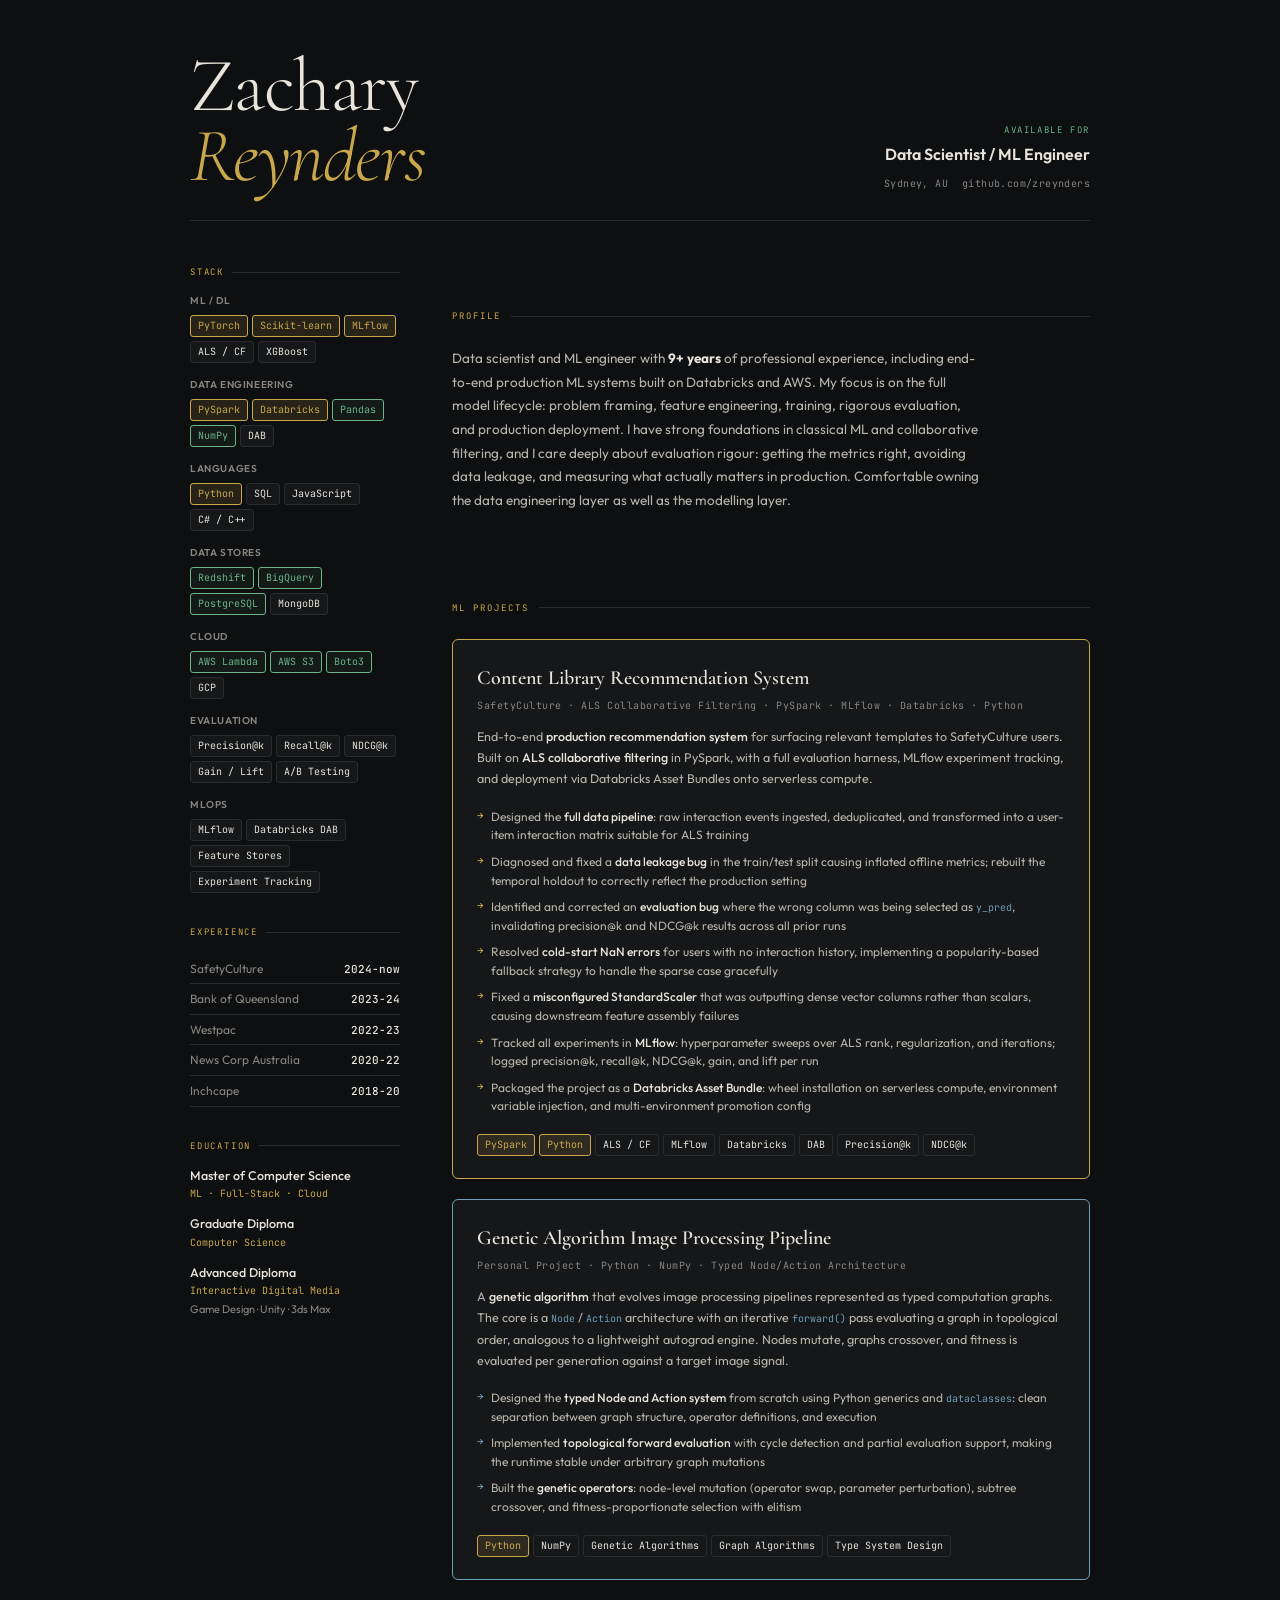
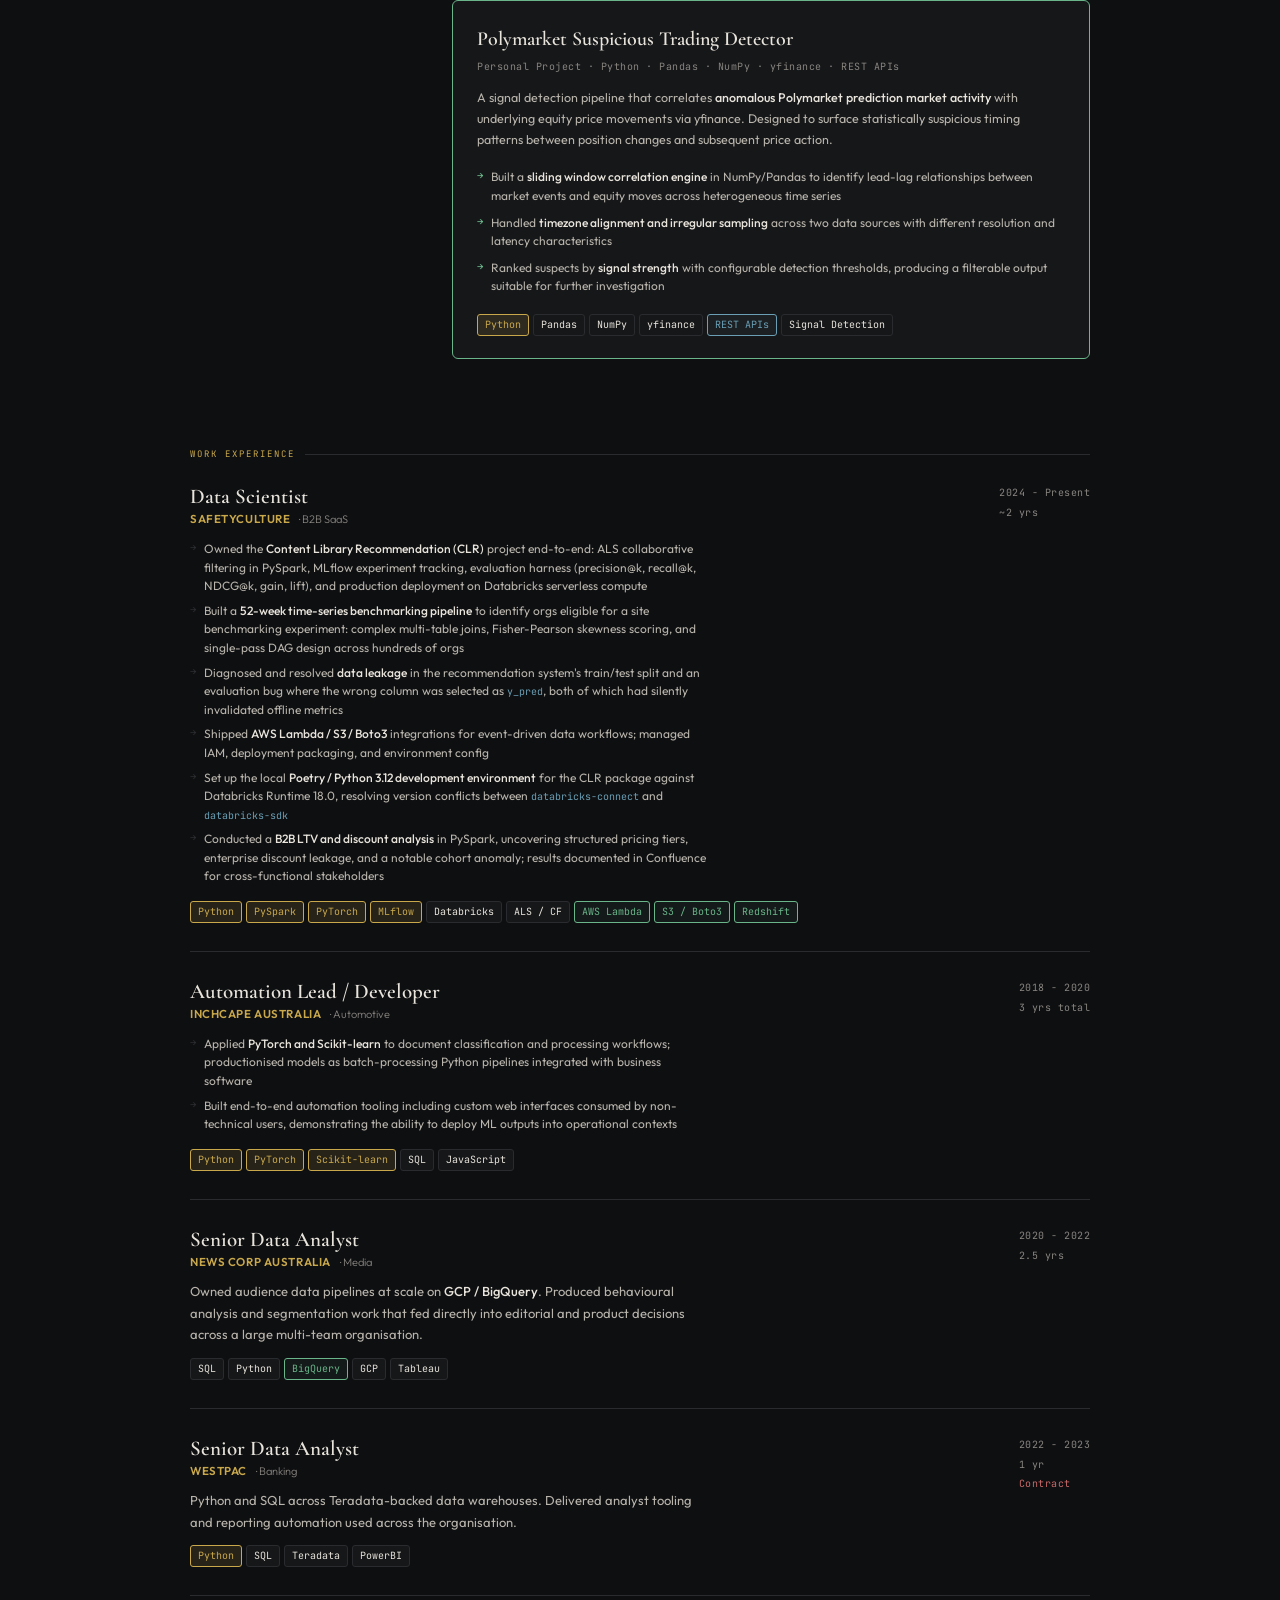
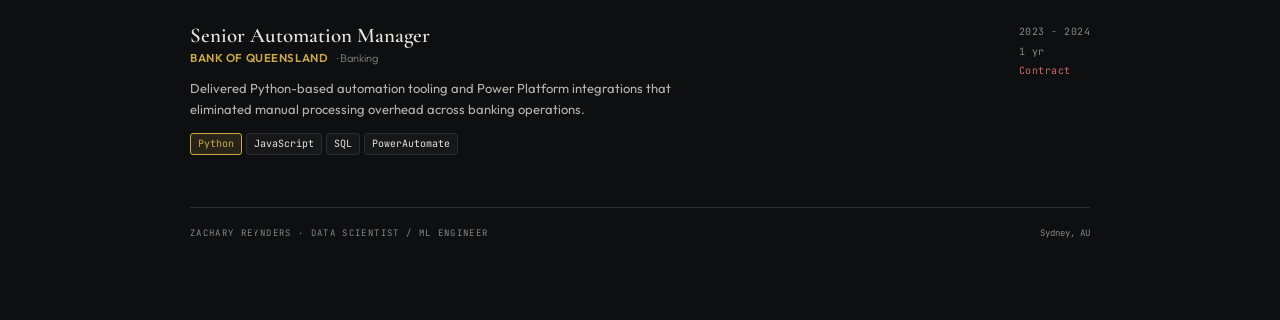
==== html-cv/cv_datascience.html @ cc933e9a "added html cvs" ====
<!DOCTYPE html>
<html lang="en">
<head>
<meta charset="UTF-8">
<meta name="viewport" content="width=device-width, initial-scale=1.0">
<title>Zachary Reynders - Data Scientist / ML Engineer</title>
<link rel="preconnect" href="https://fonts.googleapis.com">
<link rel="preconnect" href="https://fonts.gstatic.com" crossorigin>
<link href="https://fonts.googleapis.com/css2?family=Cormorant+Garamond:ital,wght@0,300;0,400;0,600;1,300;1,400&family=JetBrains+Mono:wght@300;400;500&family=Outfit:wght@300;400;500;600&display=swap" rel="stylesheet">

<style>
  :root {
    --bg: #0e0f11;
    --surface: #161719;
    --border: #2a2b2e;
    --text: #e8e4dc;
    --muted: #888580;
    --accent: #c9a84c;
    --accent-dim: #c9a84c22;
    --accent2: #6a9fb5;
    --accent2-dim: #6a9fb511;
    --red: #c96a6a;
    --green: #6ab58a;
  }

  *, *::before, *::after { box-sizing: border-box; margin: 0; padding: 0; }

  html {
    background: var(--bg);
    color: var(--text);
    font-family: 'Outfit', sans-serif;
    font-size: 14px;
    line-height: 1.6;
    -webkit-print-color-adjust: exact;
    print-color-adjust: exact;
    -webkit-font-smoothing: antialiased;
  }

  a { color: var(--accent); text-decoration: none; }

  .page {
    max-width: 980px;
    margin: 0 auto;
    padding: 52px 40px 80px;
  }

  .header {
    display: grid;
    grid-template-columns: 1fr auto;
    align-items: end;
    border-bottom: 1px solid var(--border);
    padding-bottom: 28px;
    margin-bottom: 44px;
    gap: 24px;
    animation: fadeUp 0.6s ease both;
  }

  .name {
    font-family: 'Cormorant Garamond', serif;
    font-size: clamp(48px, 7vw, 76px);
    font-weight: 300;
    line-height: 0.92;
    letter-spacing: -0.02em;
  }

  .name em { color: var(--accent); font-style: italic; }

  .header-right { text-align: right; }

  .applying-to {
    font-family: 'JetBrains Mono', monospace;
    font-size: 9px;
    letter-spacing: 0.18em;
    text-transform: uppercase;
    color: var(--green);
    display: block;
    margin-bottom: 5px;
  }

  .target-role {
    font-size: 16px;
    font-weight: 600;
    color: var(--text);
    display: block;
  }

  .contact-row {
    display: flex;
    gap: 14px;
    margin-top: 8px;
    justify-content: flex-end;
    flex-wrap: wrap;
  }

  .contact-item {
    font-family: 'JetBrains Mono', monospace;
    font-size: 10px;
    color: var(--muted);
    letter-spacing: 0.04em;
  }

  .contact-item a { color: var(--muted); }
  .contact-item a:hover { color: var(--accent); }

  .body-grid {
    display: grid;
    grid-template-columns: 210px 1fr;
    gap: 52px;
    align-items: start;
  }

  .sidebar { animation: fadeUp 0.6s 0.1s ease both; }
  .sidebar-section { margin-bottom: 32px; }

  .sidebar-heading {
    font-family: 'JetBrains Mono', monospace;
    font-size: 9px;
    letter-spacing: 0.2em;
    text-transform: uppercase;
    color: var(--accent);
    display: flex;
    align-items: center;
    gap: 8px;
    margin-bottom: 14px;
  }

  .sidebar-heading::after { content: ''; flex: 1; height: 1px; background: var(--border); }

  .skill-group { margin-bottom: 14px; }

  .skill-group-label {
    font-size: 10px;
    font-weight: 600;
    letter-spacing: 0.06em;
    text-transform: uppercase;
    color: var(--muted);
    margin-bottom: 6px;
  }

  .skill-pills { display: flex; flex-wrap: wrap; gap: 4px; }

  .pill {
    font-family: 'JetBrains Mono', monospace;
    font-size: 10px;
    padding: 2px 7px;
    border-radius: 3px;
    background: var(--surface);
    border: 1px solid var(--border);
    color: var(--text);
    white-space: nowrap;
  }

  .pill.hot { border-color: var(--accent); color: var(--accent); background: var(--accent-dim); }
  .pill.blue { border-color: var(--accent2); color: var(--accent2); background: var(--accent2-dim); }
  .pill.green { border-color: var(--green); color: var(--green); background: #6ab58a11; }

  .sidebar-list { list-style: none; }

  .sidebar-list li {
    font-size: 12px;
    color: var(--muted);
    padding: 5px 0;
    border-bottom: 1px solid var(--border);
    display: flex;
    justify-content: space-between;
    align-items: baseline;
    gap: 8px;
  }

  .sidebar-list li .yrs {
    color: var(--text);
    font-weight: 500;
    font-size: 11px;
    font-family: 'JetBrains Mono', monospace;
    white-space: nowrap;
  }

  .edu-item { margin-bottom: 13px; }
  .edu-deg { font-size: 12.5px; font-weight: 500; color: var(--text); line-height: 1.4; }
  .edu-field { font-family: 'JetBrains Mono', monospace; font-size: 10px; color: var(--accent); margin-top: 2px; }
  .edu-uni { font-size: 11px; color: var(--muted); margin-top: 2px; }

  .main { animation: fadeUp 0.6s 0.15s ease both; }

  .section { margin-bottom: 44px; padding-top: 44px; page-break-inside: avoid; }

  .section-heading {
    font-family: 'JetBrains Mono', monospace;
    font-size: 9px;
    letter-spacing: 0.22em;
    text-transform: uppercase;
    color: var(--accent);
    display: flex;
    align-items: center;
    gap: 10px;
    margin-bottom: 24px;
  }

  .section-heading::after { content: ''; flex: 1; height: 1px; background: var(--border); }

  .featured-project {
    background: var(--surface);
    border: 1px solid var(--accent);
    border-radius: 6px;
    padding: 22px 24px;
    margin-bottom: 20px;
    position: relative;
    overflow: hidden;
    page-break-inside: avoid;
  }

  .featured-project.blue { border-color: var(--accent2); }
  .featured-project.green { border-color: var(--green); }

  .featured-project-title {
    font-family: 'Cormorant Garamond', serif;
    font-size: 20px;
    font-weight: 600;
    color: var(--text);
    margin-bottom: 4px;
  }

  .featured-project-sub {
    font-family: 'JetBrains Mono', monospace;
    font-size: 10px;
    color: var(--muted);
    letter-spacing: 0.05em;
    margin-bottom: 12px;
  }

  .featured-project-desc {
    font-size: 12.5px;
    color: #b8b4ac;
    line-height: 1.7;
    margin-bottom: 14px;
  }

  .featured-project-desc strong { color: var(--text); font-weight: 500; }

  .featured-bullets { list-style: none; margin-bottom: 14px; }

  .featured-bullets li {
    font-size: 12px;
    color: #b8b4ac;
    padding: 4px 0;
    padding-left: 14px;
    position: relative;
    line-height: 1.55;
  }

  .featured-bullets li::before {
    content: '\2192';
    position: absolute;
    left: 0;
    color: var(--accent);
    font-size: 10px;
  }

  .featured-bullets.blue li::before { color: var(--accent2); }
  .featured-bullets.green li::before { color: var(--green); }
  .featured-bullets strong { color: var(--text); font-weight: 500; }

  .entry {
    padding: 0 0 28px 0;
    border-bottom: 1px solid var(--border);
    margin-bottom: 28px;
    display: grid;
    grid-template-columns: 1fr auto;
    gap: 16px;
    page-break-inside: avoid;
  }

  .entry:last-child { border-bottom: none; margin-bottom: 0; padding-bottom: 0; }

  .entry-role {
    font-family: 'Cormorant Garamond', serif;
    font-size: 21px;
    font-weight: 600;
    line-height: 1.1;
    color: var(--text);
    margin-bottom: 2px;
  }

  .entry-company {
    font-size: 11.5px;
    font-weight: 600;
    letter-spacing: 0.05em;
    color: var(--accent);
    text-transform: uppercase;
  }

  .entry-company .sector {
    color: var(--muted);
    font-weight: 300;
    text-transform: none;
    letter-spacing: 0;
    font-size: 11px;
    margin-left: 6px;
  }

  .entry-duration {
    font-family: 'JetBrains Mono', monospace;
    font-size: 10px;
    color: var(--muted);
    letter-spacing: 0.05em;
    white-space: nowrap;
  }

  .entry-type {
    font-size: 10px;
    color: var(--red);
    margin-top: 3px;
    font-family: 'JetBrains Mono', monospace;
    letter-spacing: 0.05em;
  }

  .entry-desc {
    font-size: 13px;
    color: #b8b4ac;
    line-height: 1.65;
    margin: 10px 0 12px;
    max-width: 520px;
  }

  .entry-desc strong { color: var(--text); font-weight: 500; }

  .entry-bullets { list-style: none; margin: 8px 0 12px; max-width: 520px; }

  .entry-bullets li {
    font-size: 12px;
    color: #b8b4ac;
    padding: 3px 0;
    padding-left: 14px;
    position: relative;
    line-height: 1.55;
  }

  .entry-bullets li::before {
    content: '\2192';
    position: absolute;
    left: 0;
    color: var(--border);
    font-size: 10px;
  }

  .entry-bullets strong { color: var(--text); font-weight: 500; }
  .entry-tech { display: flex; flex-wrap: wrap; gap: 4px; margin-top: 10px; }

  code {
    font-family: 'JetBrains Mono', monospace;
    font-size: 10px;
    color: var(--accent2);
  }

  @keyframes fadeUp {
    from { opacity: 0; transform: translateY(14px); }
    to   { opacity: 1; transform: translateY(0); }
  }

  @media (max-width: 680px) {
    .body-grid { grid-template-columns: 1fr; }
    .header { grid-template-columns: 1fr; }
    .header-right { text-align: left; }
    .contact-row { justify-content: flex-start; }
  }

  @page {
    margin: 0 0 8mm 0;
    border-style: none;
    size: A3;
    @top-right {
      background-color: #2a2b2e;
    }
    @top-left {
      background-color: #2a2b2e;
    }
    @bottom-left {
      content: "Zachary Reynders · Data Scientist / ML Engineer";

      font-family:'JetBrains Mono';
      background-color: #2a2b2e;
      letter-spacing:0.15em;
      color:var(--text);
      padding-left: 1mm;
      font-size:9px;
    }
    @bottom-right {
      content: "Sydney, AU";

      font-family:'JetBrains Mono';
      background-color: #2a2b2e;
      letter-spacing:0.15em;
      color:var(--text);
      padding-right: 1mm;
      font-size:9px;
    }
  }

  @media print {
    html { font-size: 11px; }
    .page { padding: 32px; }
    .footer { height: 0; visibility: hidden; }
    @keyframes fadeUp { from { opacity:1; } to { opacity:1; } }
  }
</style>
</head>
<body>
<div class="page">

  <header class="header">
    <div>
      <h1 class="name">Zachary<br><em>Reynders</em></h1>
    </div>
    <div class="header-right">
      <span class="applying-to">Available for</span>
      <span class="target-role">Data Scientist / ML Engineer</span>
      <div class="contact-row">
        <span class="contact-item">Sydney, AU</span>
        <span class="contact-item"><a href="https://github.com/zreynders">github.com/zreynders</a></span>
      </div>
    </div>
  </header>

  <div class="body-grid">

    <aside class="sidebar">

      <div class="sidebar-section">
        <div class="sidebar-heading">Stack</div>

        <div class="skill-group">
          <div class="skill-group-label">ML / DL</div>
          <div class="skill-pills">
            <span class="pill hot">PyTorch</span>
            <span class="pill hot">Scikit-learn</span>
            <span class="pill hot">MLflow</span>
            <span class="pill">ALS / CF</span>
            <span class="pill">XGBoost</span>
          </div>
        </div>

        <div class="skill-group">
          <div class="skill-group-label">Data Engineering</div>
          <div class="skill-pills">
            <span class="pill hot">PySpark</span>
            <span class="pill hot">Databricks</span>
            <span class="pill green">Pandas</span>
            <span class="pill green">NumPy</span>
            <span class="pill">DAB</span>
          </div>
        </div>

        <div class="skill-group">
          <div class="skill-group-label">Languages</div>
          <div class="skill-pills">
            <span class="pill hot">Python</span>
            <span class="pill">SQL</span>
            <span class="pill">JavaScript</span>
            <span class="pill">C# / C++</span>
          </div>
        </div>

        <div class="skill-group">
          <div class="skill-group-label">Data Stores</div>
          <div class="skill-pills">
            <span class="pill green">Redshift</span>
            <span class="pill green">BigQuery</span>
            <span class="pill green">PostgreSQL</span>
            <span class="pill">MongoDB</span>
          </div>
        </div>

        <div class="skill-group">
          <div class="skill-group-label">Cloud</div>
          <div class="skill-pills">
            <span class="pill green">AWS Lambda</span>
            <span class="pill green">AWS S3</span>
            <span class="pill green">Boto3</span>
            <span class="pill">GCP</span>
          </div>
        </div>

        <div class="skill-group">
          <div class="skill-group-label">Evaluation</div>
          <div class="skill-pills">
            <span class="pill">Precision@k</span>
            <span class="pill">Recall@k</span>
            <span class="pill">NDCG@k</span>
            <span class="pill">Gain / Lift</span>
            <span class="pill">A/B Testing</span>
          </div>
        </div>

        <div class="skill-group">
          <div class="skill-group-label">MLOps</div>
          <div class="skill-pills">
            <span class="pill">MLflow</span>
            <span class="pill">Databricks DAB</span>
            <span class="pill">Feature Stores</span>
            <span class="pill">Experiment Tracking</span>
          </div>
        </div>
      </div>

      <div class="sidebar-section">
        <div class="sidebar-heading">Experience</div>
        <ul class="sidebar-list">
          <li>SafetyCulture <span class="yrs">2024-now</span></li>
          <li>Bank of Queensland <span class="yrs">2023-24</span></li>
          <li>Westpac <span class="yrs">2022-23</span></li>
          <li>News Corp Australia <span class="yrs">2020-22</span></li>
          <li>Inchcape <span class="yrs">2018-20</span></li>
        </ul>
      </div>

      <div class="sidebar-section">
        <div class="sidebar-heading">Education</div>

        <div class="edu-item">
          <div class="edu-deg">Master of Computer Science</div>
          <div class="edu-field">ML · Full-Stack · Cloud</div>
        </div>

        <div class="edu-item">
          <div class="edu-deg">Graduate Diploma</div>
          <div class="edu-field">Computer Science</div>
        </div>

        <div class="edu-item">
          <div class="edu-deg">Advanced Diploma</div>
          <div class="edu-field">Interactive Digital Media</div>
          <div class="edu-uni">Game Design · Unity · 3ds Max</div>
        </div>
      </div>

    </aside>

    <main class="main">

      <section class="section">
        <div class="section-heading">Profile</div>
        <p style="font-size:13.5px; color:#b8b4ac; line-height:1.75; max-width:530px;">
          Data scientist and ML engineer with <strong style="color:var(--text)">9+ years</strong> of professional experience, including end-to-end production ML systems built on Databricks and AWS. My focus is on the full model lifecycle: problem framing, feature engineering, training, rigorous evaluation, and production deployment. I have strong foundations in classical ML and collaborative filtering, and I care deeply about evaluation rigour: getting the metrics right, avoiding data leakage, and measuring what actually matters in production. Comfortable owning the data engineering layer as well as the modelling layer.
        </p>
      </section>

      <section class="section">
        <div class="section-heading">ML Projects</div>

        <!-- CLR Recommendation System -->
        <div class="featured-project">
          <div class="featured-project-title">Content Library Recommendation System</div>
          <div class="featured-project-sub">SafetyCulture · ALS Collaborative Filtering · PySpark · MLflow · Databricks · Python</div>
          <div class="featured-project-desc">
            End-to-end <strong>production recommendation system</strong> for surfacing relevant templates to SafetyCulture users. Built on <strong>ALS collaborative filtering</strong> in PySpark, with a full evaluation harness, MLflow experiment tracking, and deployment via Databricks Asset Bundles onto serverless compute.
          </div>
          <ul class="featured-bullets">
            <li>Designed the <strong>full data pipeline</strong>: raw interaction events ingested, deduplicated, and transformed into a user-item interaction matrix suitable for ALS training</li>
            <li>Diagnosed and fixed a <strong>data leakage bug</strong> in the train/test split causing inflated offline metrics; rebuilt the temporal holdout to correctly reflect the production setting</li>
            <li>Identified and corrected an <strong>evaluation bug</strong> where the wrong column was being selected as <code>y_pred</code>, invalidating precision@k and NDCG@k results across all prior runs</li>
            <li>Resolved <strong>cold-start NaN errors</strong> for users with no interaction history, implementing a popularity-based fallback strategy to handle the sparse case gracefully</li>
            <li>Fixed a <strong>misconfigured StandardScaler</strong> that was outputting dense vector columns rather than scalars, causing downstream feature assembly failures</li>
            <li>Tracked all experiments in <strong>MLflow</strong>: hyperparameter sweeps over ALS rank, regularization, and iterations; logged precision@k, recall@k, NDCG@k, gain, and lift per run</li>
            <li>Packaged the project as a <strong>Databricks Asset Bundle</strong>: wheel installation on serverless compute, environment variable injection, and multi-environment promotion config</li>
          </ul>
          <div class="skill-pills">
            <span class="pill hot">PySpark</span><span class="pill hot">Python</span><span class="pill">ALS / CF</span><span class="pill">MLflow</span><span class="pill">Databricks</span><span class="pill">DAB</span><span class="pill">Precision@k</span><span class="pill">NDCG@k</span>
          </div>
        </div>

        <!-- Genetic algorithm -->
        <div class="featured-project blue">
          <div class="featured-project-title">Genetic Algorithm Image Processing Pipeline</div>
          <div class="featured-project-sub">Personal Project · Python · NumPy · Typed Node/Action Architecture</div>
          <div class="featured-project-desc">
            A <strong>genetic algorithm</strong> that evolves image processing pipelines represented as typed computation graphs. The core is a <code>Node</code> / <code>Action</code> architecture with an iterative <code>forward()</code> pass evaluating a graph in topological order, analogous to a lightweight autograd engine. Nodes mutate, graphs crossover, and fitness is evaluated per generation against a target image signal.
          </div>
          <ul class="featured-bullets blue">
            <li>Designed the <strong>typed Node and Action system</strong> from scratch using Python generics and <code>dataclasses</code>: clean separation between graph structure, operator definitions, and execution</li>
            <li>Implemented <strong>topological forward evaluation</strong> with cycle detection and partial evaluation support, making the runtime stable under arbitrary graph mutations</li>
            <li>Built the <strong>genetic operators</strong>: node-level mutation (operator swap, parameter perturbation), subtree crossover, and fitness-proportionate selection with elitism</li>
          </ul>
          <div class="skill-pills">
            <span class="pill hot">Python</span><span class="pill">NumPy</span><span class="pill">Genetic Algorithms</span><span class="pill">Graph Algorithms</span><span class="pill">Type System Design</span>
          </div>
        </div>

        <!-- Polymarket -->
        <div class="featured-project green" style="margin-bottom:0">
          <div class="featured-project-title">Polymarket Suspicious Trading Detector</div>
          <div class="featured-project-sub">Personal Project · Python · Pandas · NumPy · yfinance · REST APIs</div>
          <div class="featured-project-desc">
            A signal detection pipeline that correlates <strong>anomalous Polymarket prediction market activity</strong> with underlying equity price movements via yfinance. Designed to surface statistically suspicious timing patterns between position changes and subsequent price action.
          </div>
          <ul class="featured-bullets green">
            <li>Built a <strong>sliding window correlation engine</strong> in NumPy/Pandas to identify lead-lag relationships between market events and equity moves across heterogeneous time series</li>
            <li>Handled <strong>timezone alignment and irregular sampling</strong> across two data sources with different resolution and latency characteristics</li>
            <li>Ranked suspects by <strong>signal strength</strong> with configurable detection thresholds, producing a filterable output suitable for further investigation</li>
          </ul>
          <div class="skill-pills">
            <span class="pill hot">Python</span><span class="pill">Pandas</span><span class="pill">NumPy</span><span class="pill">yfinance</span><span class="pill blue">REST APIs</span><span class="pill">Signal Detection</span>
          </div>
        </div>

      </section>
    </main>
  </div>

  <section class="section">
    <div class="section-heading">Work Experience</div>

    <!-- SafetyCulture -->
    <div class="entry">
      <div class="entry-left">
        <div class="entry-role">Data Scientist</div>
        <div class="entry-company">SafetyCulture <span class="sector">· B2B SaaS</span></div>
        <ul class="entry-bullets">
          <li>Owned the <strong>Content Library Recommendation (CLR)</strong> project end-to-end: ALS collaborative filtering in PySpark, MLflow experiment tracking, evaluation harness (precision@k, recall@k, NDCG@k, gain, lift), and production deployment on Databricks serverless compute</li>
          <li>Built a <strong>52-week time-series benchmarking pipeline</strong> to identify orgs eligible for a site benchmarking experiment: complex multi-table joins, Fisher-Pearson skewness scoring, and single-pass DAG design across hundreds of orgs</li>
          <li>Diagnosed and resolved <strong>data leakage</strong> in the recommendation system's train/test split and an evaluation bug where the wrong column was selected as <code>y_pred</code>, both of which had silently invalidated offline metrics</li>
          <li>Shipped <strong>AWS Lambda / S3 / Boto3</strong> integrations for event-driven data workflows; managed IAM, deployment packaging, and environment config</li>
          <li>Set up the local <strong>Poetry / Python 3.12 development environment</strong> for the CLR package against Databricks Runtime 18.0, resolving version conflicts between <code>databricks-connect</code> and <code>databricks-sdk</code></li>
          <li>Conducted a <strong>B2B LTV and discount analysis</strong> in PySpark, uncovering structured pricing tiers, enterprise discount leakage, and a notable cohort anomaly; results documented in Confluence for cross-functional stakeholders</li>
        </ul>
        <div class="entry-tech">
          <span class="pill hot">Python</span><span class="pill hot">PySpark</span><span class="pill hot">PyTorch</span><span class="pill hot">MLflow</span><span class="pill">Databricks</span><span class="pill">ALS / CF</span><span class="pill green">AWS Lambda</span><span class="pill green">S3 / Boto3</span><span class="pill green">Redshift</span>
        </div>
      </div>
      <div class="entry-right">
        <div class="entry-duration">2024 - Present</div>
        <div class="entry-duration" style="margin-top:4px">~2 yrs</div>
      </div>
    </div>

    <!-- Inchcape -->
    <div class="entry">
      <div class="entry-left">
        <div class="entry-role">Automation Lead / Developer</div>
        <div class="entry-company">Inchcape Australia <span class="sector">· Automotive</span></div>
        <ul class="entry-bullets">
          <li>Applied <strong>PyTorch and Scikit-learn</strong> to document classification and processing workflows; productionised models as batch-processing Python pipelines integrated with business software</li>
          <li>Built end-to-end automation tooling including custom web interfaces consumed by non-technical users, demonstrating the ability to deploy ML outputs into operational contexts</li>
        </ul>
        <div class="entry-tech">
          <span class="pill hot">Python</span><span class="pill hot">PyTorch</span><span class="pill hot">Scikit-learn</span><span class="pill">SQL</span><span class="pill">JavaScript</span>
        </div>
      </div>
      <div class="entry-right">
        <div class="entry-duration">2018 - 2020</div>
        <div class="entry-duration" style="margin-top:4px">3 yrs total</div>
      </div>
    </div>

    <!-- News Corp -->
    <div class="entry">
      <div class="entry-left">
        <div class="entry-role">Senior Data Analyst</div>
        <div class="entry-company">News Corp Australia <span class="sector">· Media</span></div>
        <div class="entry-desc">
          Owned audience data pipelines at scale on <strong>GCP / BigQuery</strong>. Produced behavioural analysis and segmentation work that fed directly into editorial and product decisions across a large multi-team organisation.
        </div>
        <div class="entry-tech">
          <span class="pill">SQL</span><span class="pill">Python</span><span class="pill green">BigQuery</span><span class="pill">GCP</span><span class="pill">Tableau</span>
        </div>
      </div>
      <div class="entry-right">
        <div class="entry-duration">2020 - 2022</div>
        <div class="entry-duration" style="margin-top:4px">2.5 yrs</div>
      </div>
    </div>

    <!-- Westpac -->
    <div class="entry">
      <div class="entry-left">
        <div class="entry-role">Senior Data Analyst</div>
        <div class="entry-company">Westpac <span class="sector">· Banking</span></div>
        <div class="entry-desc">
          Python and SQL across Teradata-backed data warehouses. Delivered analyst tooling and reporting automation used across the organisation.
        </div>
        <div class="entry-tech">
          <span class="pill hot">Python</span><span class="pill">SQL</span><span class="pill">Teradata</span><span class="pill">PowerBI</span>
        </div>
      </div>
      <div class="entry-right">
        <div class="entry-duration">2022 - 2023</div>
        <div class="entry-duration" style="margin-top:4px">1 yr</div>
        <div class="entry-type">Contract</div>
      </div>
    </div>

    <!-- BOQ -->
    <div class="entry">
      <div class="entry-left">
        <div class="entry-role">Senior Automation Manager</div>
        <div class="entry-company">Bank of Queensland <span class="sector">· Banking</span></div>
        <div class="entry-desc">
          Delivered Python-based automation tooling and Power Platform integrations that eliminated manual processing overhead across banking operations.
        </div>
        <div class="entry-tech">
          <span class="pill hot">Python</span><span class="pill">JavaScript</span><span class="pill">SQL</span><span class="pill">PowerAutomate</span>
        </div>
      </div>
      <div class="entry-right">
        <div class="entry-duration">2023 - 2024</div>
        <div class="entry-duration" style="margin-top:4px">1 yr</div>
        <div class="entry-type">Contract</div>
      </div>
    </div>

  </section>
  <div class="footer" style="border-top:1px solid var(--border); margin-top:52px; padding-top:18px; display:flex; justify-content:space-between; align-items:center;">
    <span style="font-family:'JetBrains Mono',monospace; font-size:9px; letter-spacing:0.15em; color:var(--muted); text-transform:uppercase;">Zachary Reynders · Data Scientist / ML Engineer</span>
    <span style="font-family:'JetBrains Mono',monospace; font-size:9px; color:var(--muted);">Sydney, AU</span>
  </div>
</div>
</body>
</html>
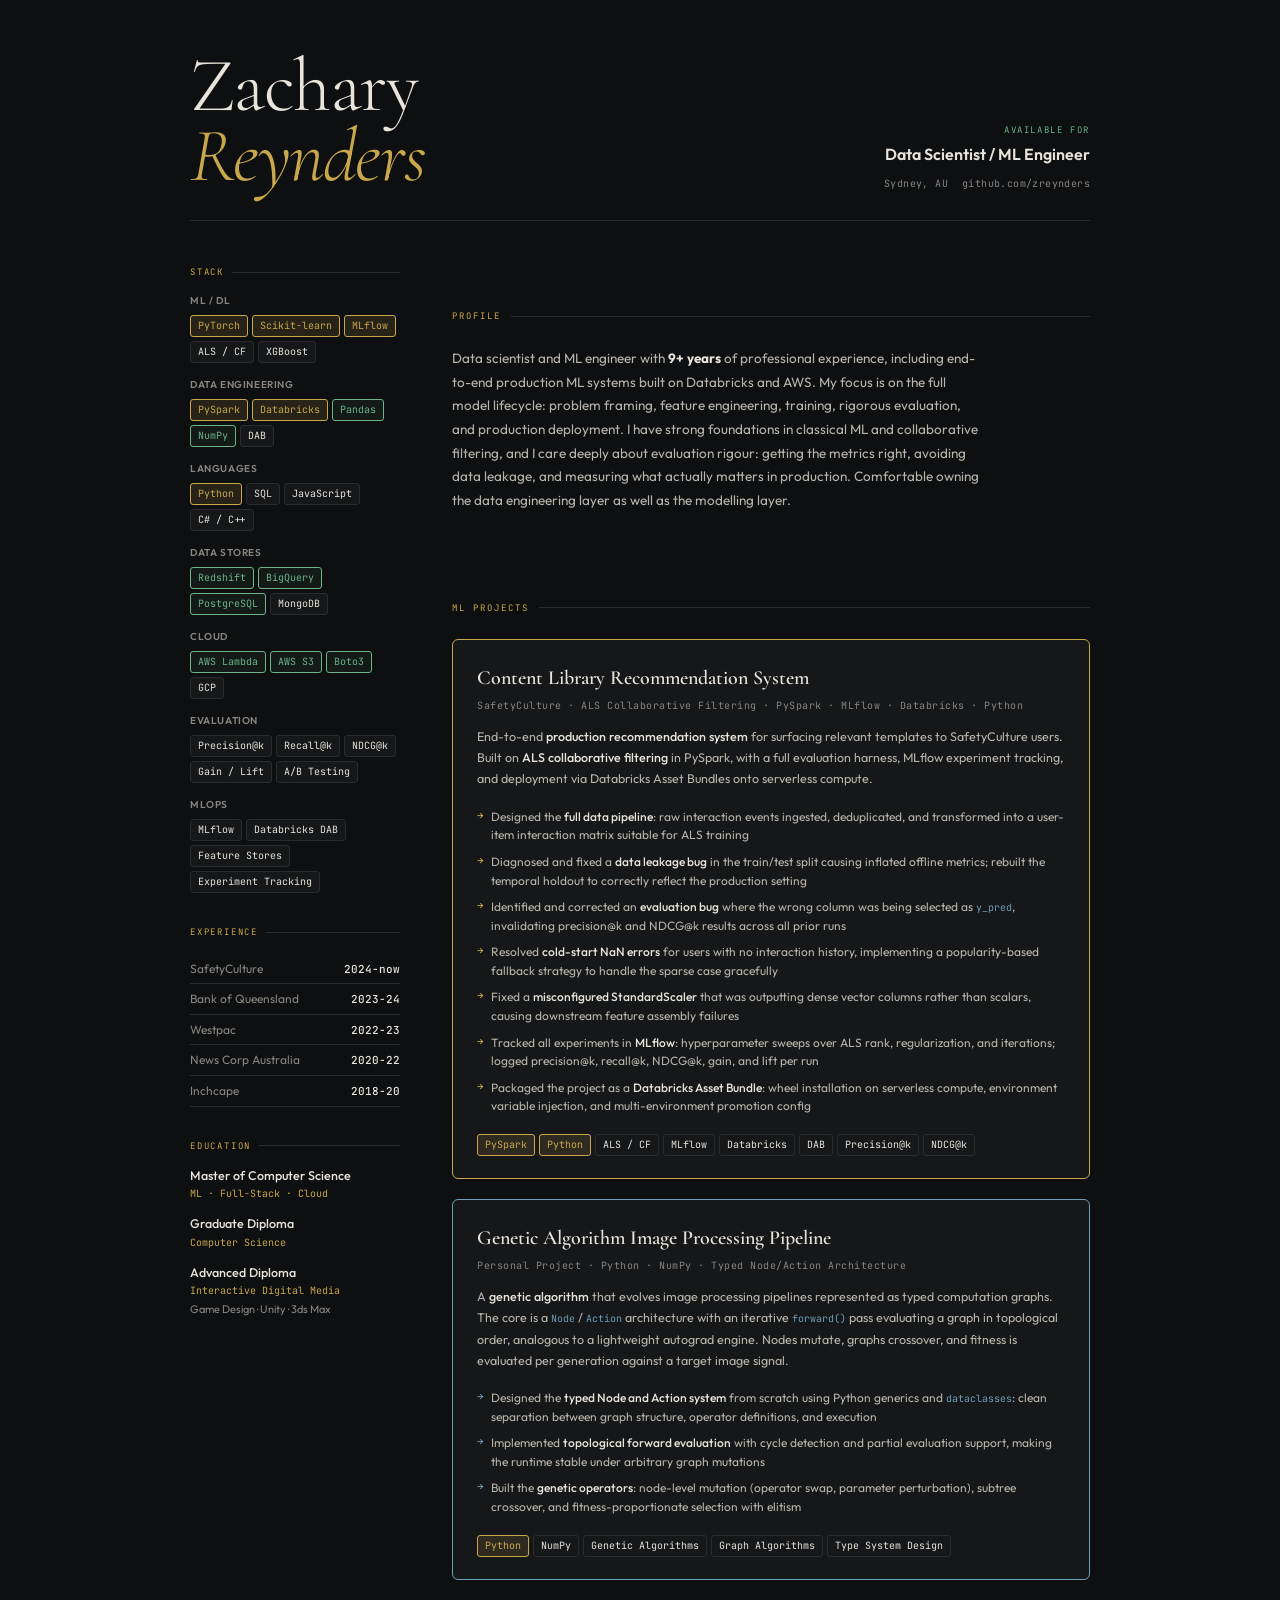
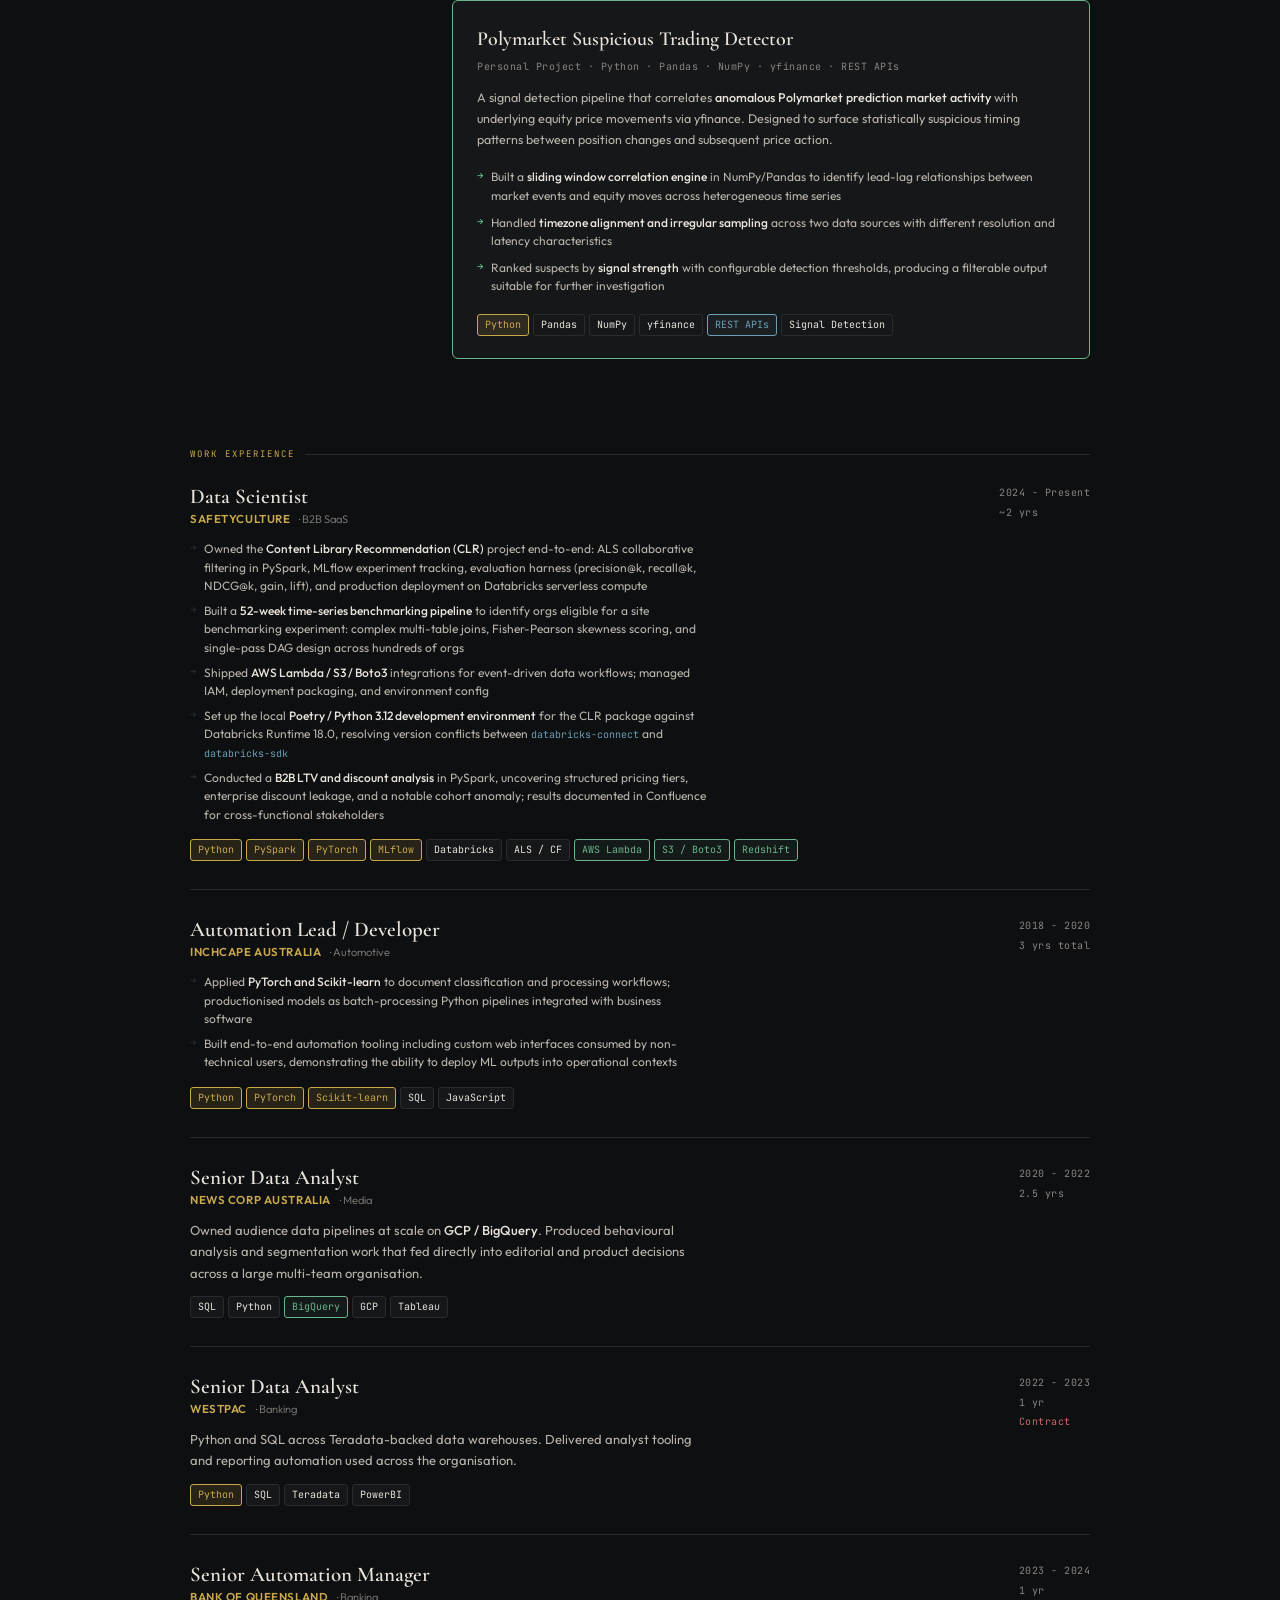
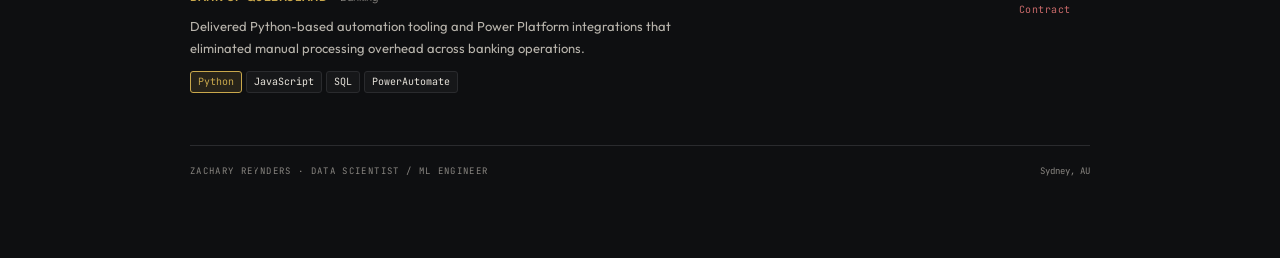
==== commit bd4fee24: "updated datascience cv for better PDF printing" ====
--- a/html-cv/cv_datascience.html
+++ b/html-cv/cv_datascience.html
@@ -400,6 +400,7 @@
     html { font-size: 11px; }
     .page { padding: 32px; }
     .footer { height: 0; visibility: hidden; }
+    .featured-bullets { height: 0; visibility: hidden; }
     @keyframes fadeUp { from { opacity:1; } to { opacity:1; } }
   }
 </style>
@@ -617,7 +618,6 @@
         <ul class="entry-bullets">
           <li>Owned the <strong>Content Library Recommendation (CLR)</strong> project end-to-end: ALS collaborative filtering in PySpark, MLflow experiment tracking, evaluation harness (precision@k, recall@k, NDCG@k, gain, lift), and production deployment on Databricks serverless compute</li>
           <li>Built a <strong>52-week time-series benchmarking pipeline</strong> to identify orgs eligible for a site benchmarking experiment: complex multi-table joins, Fisher-Pearson skewness scoring, and single-pass DAG design across hundreds of orgs</li>
-          <li>Diagnosed and resolved <strong>data leakage</strong> in the recommendation system's train/test split and an evaluation bug where the wrong column was selected as <code>y_pred</code>, both of which had silently invalidated offline metrics</li>
           <li>Shipped <strong>AWS Lambda / S3 / Boto3</strong> integrations for event-driven data workflows; managed IAM, deployment packaging, and environment config</li>
           <li>Set up the local <strong>Poetry / Python 3.12 development environment</strong> for the CLR package against Databricks Runtime 18.0, resolving version conflicts between <code>databricks-connect</code> and <code>databricks-sdk</code></li>
           <li>Conducted a <strong>B2B LTV and discount analysis</strong> in PySpark, uncovering structured pricing tiers, enterprise discount leakage, and a notable cohort anomaly; results documented in Confluence for cross-functional stakeholders</li>
